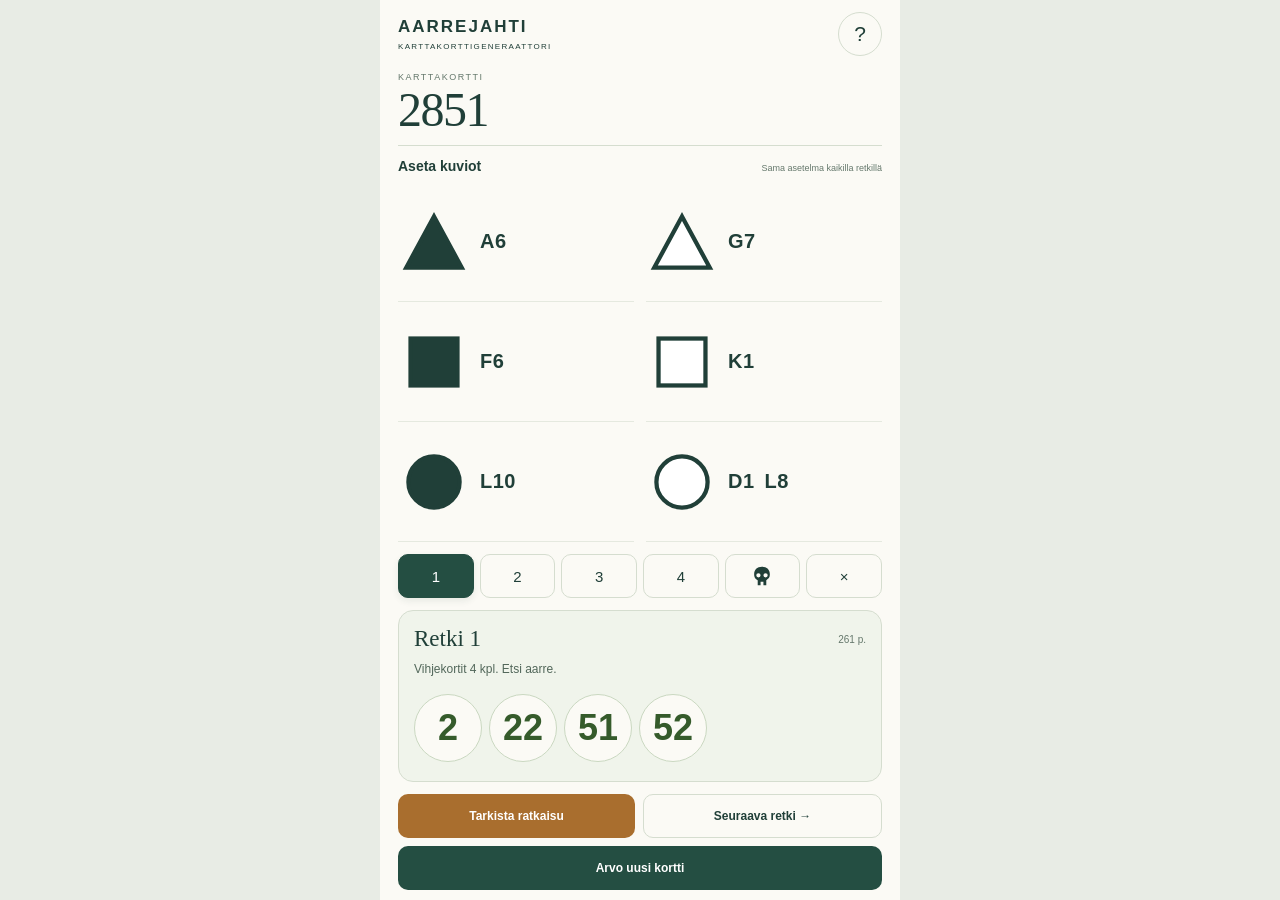
==== generator/index.html @ 34d09815 "Publish installable board-game generator with purple PWA icon" ====
<!doctype html>
<html lang="fi"><head><meta charset="utf-8"><meta name="viewport" content="width=device-width,initial-scale=1,viewport-fit=cover">
<meta name="theme-color" content="#634184"><meta name="apple-mobile-web-app-capable" content="yes"><meta name="apple-mobile-web-app-title" content="Karttakortit"><link rel="apple-touch-icon" href="icons/apple-touch-icon.png">
<title>Aarrejahti — karttakorttigeneraattori</title><link rel="manifest" href="manifest.webmanifest"><link rel="icon" href="icon.svg" type="image/svg+xml"><link rel="stylesheet" href="style.css"></head>
<body><main class="app">
 <header><div class="brand">AARREJAHTI<span>KARTTAKORTTIGENERAATTORI</span></div><button id="help" class="icon-button" aria-label="Avaa käyttöohje">?</button></header>
 <section class="identity" aria-label="Karttakortti"><div><p class="eyebrow">KARTTAKORTTI</p><h1 id="card-name">—</h1></div></section>
 <section class="setup" aria-labelledby="setup-title"><div class="section-title"><h2 id="setup-title">Aseta kuviot</h2><span>Sama asetelma kaikilla retkillä</span></div><div id="markers" class="marker-grid"></div></section>
 <nav id="trips" aria-label="Valitse retki"></nav>
 <section class="expedition" aria-labelledby="trip-title"><div class="trip-heading"><h2 id="trip-title">Valmistellaan korttia</h2><span id="trip-score"></span></div><p class="trip-instruction"><span id="trip-count"></span> <span id="trip-rule">Arvotaan kuusi uutta retkeä.</span></p><div id="clues" aria-label="Retken vihjekortit"></div></section>
 <footer><div id="status" role="status" aria-live="polite">Valmistellaan…</div><div class="actions"><button id="answer" class="answer-button" disabled>Tarkista ratkaisu</button><button id="next" class="secondary" disabled>Seuraava retki <span aria-hidden="true">→</span></button></div><div class="actions new-card"><button id="generate" class="primary">Arvo uusi kortti</button></div></footer>
</main>
<dialog id="help-dialog"><div class="dialog-heading"><h2>Näin käytät</h2><button data-close class="icon-button" aria-label="Sulje ohje">×</button></div><p>Tarvitset Aarrejahdin pelilaudan, kuviomerkit ja vihjekortit 1–68.</p><p>Aseta mustat ja valkoiset kuviot näytön koordinaatteihin. Ota valitun retken vihjekortit esiin. Kuvioasetelma pysyy samana kaikilla kuudella retkellä.</p><p>Retket 1–4 ovat vaikeusjärjestyksessä. Pääkallossa yksi vihje on väärä. Harhassa yksi kuviomerkki poistetaan mielessä.</p><p>Ratkaisu näytetään ratkaisukortin 314160 avainkoodina. Katso varsinainen vastaus painetulta ratkaisukortilta.</p><p>Jaa selaimesta → Lisää Koti-valikkoon, niin voit käyttää sovellusta omana sovelluksenaan.</p></dialog>
<dialog id="answer-dialog"><div class="dialog-heading"><h2 id="answer-title">Retken ratkaisu</h2><button data-close class="icon-button" aria-label="Sulje ratkaisu">×</button></div><div id="answer-content"></div></dialog>
<dialog id="replace-dialog"><h2>Arvotaanko uusi kortti?</h2><p>Nykyinen kuvioasetelma ja kaikki kuusi retkeä korvataan.</p><div class="actions"><button data-close class="secondary">Peruuta</button><button id="confirm-generate" class="primary">Arvo uusi</button></div></dialog>
<script src="app.js"></script></body></html>
---- generator/style.css ----
:root{font-family:Arial,system-ui,sans-serif;color:#203f38;background:#e8ece5;font-synthesis:none;--paper:#fbfaf5;--line:#d5ddcf}*{box-sizing:border-box}body{margin:0;height:100svh;height:100dvh;overflow:hidden}button{font:inherit;cursor:pointer;touch-action:manipulation;color:inherit;border:0;min-height:44px}button:disabled{opacity:.45;cursor:wait}button:focus-visible{outline:3px solid #bd7c24;outline-offset:2px}.app{height:100%;max-width:520px;margin:auto;padding:max(12px,env(safe-area-inset-top)) max(18px,env(safe-area-inset-right)) max(10px,env(safe-area-inset-bottom)) max(18px,env(safe-area-inset-left));display:flex;flex-direction:column;gap:12px;background:var(--paper)}header{display:flex;align-items:center;justify-content:space-between;flex-shrink:0}.brand{font-weight:800;letter-spacing:2px;font-size:17px}.brand span{display:block;font-size:8px;font-weight:500;letter-spacing:1.3px;margin-top:5px}.icon-button{height:44px;width:44px;border-radius:50%;background:transparent;border:1px solid var(--line);font-size:21px}.identity{display:flex;justify-content:space-between;align-items:center;padding:4px 0 8px;border-bottom:1px solid var(--line)}.eyebrow{margin:0;font-size:9px;letter-spacing:1.5px;color:#65786c}h1{font-family:Georgia,serif;font-weight:400;font-variant-numeric:tabular-nums;font-size:48px;letter-spacing:-1.5px;margin:0;line-height:1.15}.identity-note{font-size:10px;line-height:1.6;color:#65786c;text-align:right}.section-title{display:flex;align-items:baseline;justify-content:space-between;gap:5px}h2{font-size:14px;margin:0;font-weight:700}.section-title span{font-size:9px;color:#65786c}.marker-grid{display:grid;grid-template-columns:1fr 1fr;gap:4px 12px;margin-top:8px}.marker-cell{display:flex;gap:9px;align-items:center;border-bottom:1px solid #e5e9df;min-height:36px;padding:4px}.marker-cell svg{width:25px;height:25px;flex-shrink:0}.positions{font-size:16px;letter-spacing:.5px;font-weight:700;font-variant-numeric:tabular-nums;word-spacing:6px}nav{display:grid;grid-template-columns:repeat(6,1fr);gap:6px;flex-shrink:0}nav button{border:1px solid var(--line);border-radius:10px;background:transparent;font-size:15px;min-width:0}nav button[aria-current=true]{background:#244e42;color:white;border-color:#244e42;box-shadow:0 3px 7px #203f3817}nav svg{width:18px;height:20px;vertical-align:middle;fill:currentColor}.expedition{flex:1;min-height:154px;border:1px solid var(--line);border-radius:15px;background:#f0f4eb;padding:15px;display:flex;flex-direction:column}.trip-heading{display:flex;justify-content:space-between;align-items:center;gap:8px}.trip-heading h2{font-family:Georgia,serif;font-size:23px;font-weight:400}.trip-heading span{font-size:10px;color:#65786c}#trip-rule{font-size:11px;line-height:1.4;color:#52675a;margin:6px 0}#clues{flex:1;display:flex;align-items:center;justify-content:flex-start;gap:7px;min-height:52px}.clue-number{display:grid;place-items:center;background:var(--paper);border:1px solid #cad8c1;border-radius:50%;width:clamp(44px,14vw,68px);aspect-ratio:1;flex-shrink:1;font-size:clamp(24px,7vw,36px);font-weight:700;color:#355b2b;font-variant-numeric:tabular-nums}.trip-bottom{display:flex;justify-content:space-between;align-items:center;font-size:10px;color:#65786c;gap:5px}.text-button{background:transparent;padding:8px 0;font-size:11px;text-decoration:underline;text-underline-offset:4px}footer{flex-shrink:0}.actions{display:flex;gap:8px}.actions button{border-radius:10px;flex:1;padding:10px 8px;font-size:12px;font-weight:700}.primary{background:#244e42;color:white}.secondary{background:transparent;border:1px solid var(--line)}#status{font-size:10px;color:#65786c;min-height:15px;margin-bottom:5px}.footnote{text-align:center;font-size:9px;color:#7e8b7f;margin:8px 0 0}dialog{max-width:420px;width:calc(100% - 32px);max-height:85dvh;overflow:auto;border:1px solid var(--line);border-radius:18px;padding:22px;color:#203f38;background:var(--paper)}dialog::backdrop{background:#152b24b0}.dialog-heading{display:flex;justify-content:space-between;align-items:center;gap:10px}dialog h2{font-size:20px}dialog p{font-size:14px;line-height:1.55}.answer-label{font-size:11px;color:#65786c;margin:20px 0 3px}.answer-value{font-size:38px;font-family:Georgia,serif;margin:0}.loading .expedition,.loading .setup{opacity:.5}.loading #card-name{opacity:.4}.error{color:#9a392c!important}@media(max-height:730px){.app{gap:8px;padding-top:8px;padding-bottom:8px}h1{font-size:40px}.identity{padding-bottom:4px}.marker-grid{margin-top:4px}.marker-cell{min-height:31px}.expedition{padding:11px;min-height:145px}.footnote{margin-top:5px}.brand{font-size:15px}.icon-button{height:38px;width:38px;min-height:38px}}@media(max-height:610px){.app{gap:5px}.brand span{display:none}.identity{padding:0}h1{font-size:32px}.marker-cell{min-height:26px;padding:2px}.marker-cell svg{height:22px;width:22px}.positions{font-size:14px}.expedition{min-height:132px;padding:9px}nav button{min-height:36px}.trip-heading h2{font-size:20px}#trip-rule{margin:4px 0}#clues{min-height:42px}.actions button{min-height:38px;padding:8px}.footnote{display:none}}@media(orientation:landscape) and (max-height:540px){.app{max-width:950px;display:grid;grid-template-columns:1fr 1.25fr;grid-template-rows:40px 60px 1fr 48px;gap:8px 20px}header{grid-column:1;grid-row:1}.identity{grid-column:1;grid-row:2}.setup{grid-column:1;grid-row:3}nav{grid-column:2;grid-row:1}.expedition{grid-column:2;grid-row:2/4}footer{grid-column:1/3;grid-row:4;display:flex;align-items:center;justify-content:space-between;gap:20px}#status{max-width:40%;margin:0}.actions{flex:1}.footnote{display:none}.section-title span{display:none}.marker-cell{min-height:30px}}

/* Larger physical setup, compact single-expedition panel. */
.setup{flex:1;min-height:180px;display:flex;flex-direction:column}.marker-grid{flex:1;grid-template-rows:repeat(3,minmax(0,1fr));gap:0 12px}.marker-cell{min-height:0;gap:14px}.marker-cell svg{width:64px;height:64px}.positions{font-size:20px;word-spacing:4px}
.expedition{flex:0 0 auto;min-height:0;padding:15px}.trip-instruction{font-size:12px;line-height:1.5;margin:8px 0 12px;color:#52675a}#trip-rule{font:inherit;color:inherit;margin:0}#clues{flex:0 0 auto;min-height:68px;padding:4px 0}
footer{position:relative}.answer-button{background:#a96e2e;color:#fff}.answer-button:hover{background:#925d24}.new-card{margin-top:8px}#status{display:none;position:absolute;bottom:100%;left:0;background:var(--paper);padding:3px 0;margin-bottom:0;z-index:1}body.loading #status,#status.error{display:block}
@media(max-height:730px){.setup{min-height:140px}.marker-cell svg{width:48px;height:48px}.positions{font-size:18px}.expedition{padding:11px}.trip-instruction{margin:5px 0 7px;font-size:11px}#clues{min-height:54px}}
@media(max-height:610px){.app{gap:4px}header .icon-button{width:32px;height:32px;min-height:32px}.setup{min-height:110px}.marker-cell{gap:10px}.marker-cell svg{width:36px;height:36px}.positions{font-size:16px}.expedition{padding:9px}.trip-instruction{margin:4px 0 6px;font-size:10.5px}#clues{min-height:46px;padding:0}.actions button{min-height:38px}.new-card{margin-top:6px}}
@media(orientation:landscape) and (max-height:540px){.app{grid-template-rows:40px 50px 1fr 88px}.setup{min-height:0}.marker-grid{min-height:0}.marker-cell svg{width:42px;height:42px}.positions{font-size:18px}.expedition{display:flex;justify-content:flex-start;padding:14px;min-height:0}#clues{flex:1}.trip-instruction{font-size:12px}footer{display:block}.actions{max-width:none}.new-card{margin-top:6px}#status{max-width:none}}

.answer-marker{display:flex;align-items:center;gap:14px}.answer-marker span{display:inline-flex}.answer-marker svg{width:44px;height:44px;flex-shrink:0}
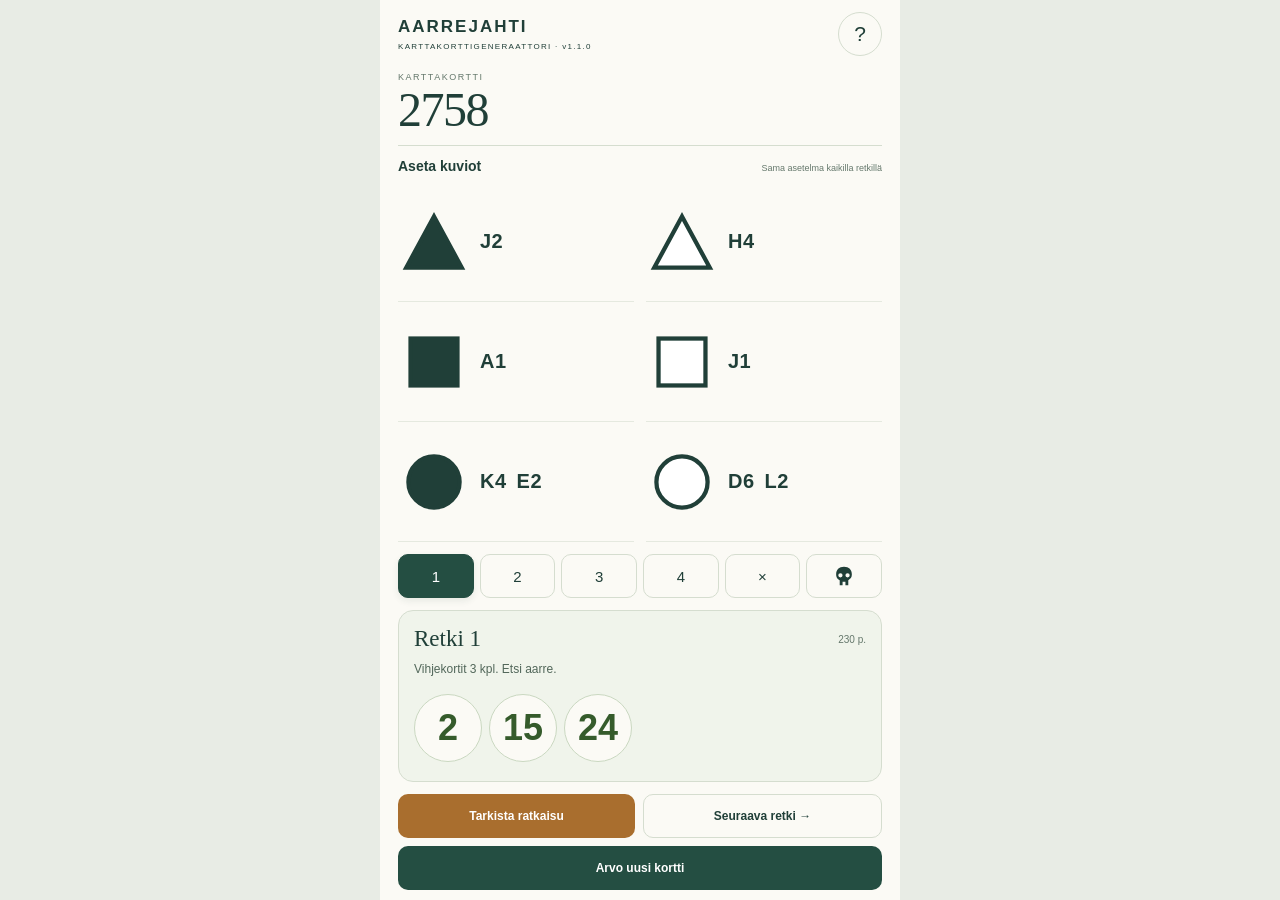
==== commit 75cd0b03: "Release generator 1.1.0: place skull expedition last" ====
--- a/generator/index.html
+++ b/generator/index.html
@@ -1,16 +1,16 @@
 <!doctype html>
-<html lang="fi"><head><meta charset="utf-8"><meta name="viewport" content="width=device-width,initial-scale=1,viewport-fit=cover">
+<html lang="fi" data-version="1.1.0"><head><meta charset="utf-8"><meta name="viewport" content="width=device-width,initial-scale=1,viewport-fit=cover">
 <meta name="theme-color" content="#634184"><meta name="apple-mobile-web-app-capable" content="yes"><meta name="apple-mobile-web-app-title" content="Karttakortit"><link rel="apple-touch-icon" href="icons/apple-touch-icon.png">
 <title>Aarrejahti — karttakorttigeneraattori</title><link rel="manifest" href="manifest.webmanifest"><link rel="icon" href="icon.svg" type="image/svg+xml"><link rel="stylesheet" href="style.css"></head>
 <body><main class="app">
- <header><div class="brand">AARREJAHTI<span>KARTTAKORTTIGENERAATTORI</span></div><button id="help" class="icon-button" aria-label="Avaa käyttöohje">?</button></header>
+ <header><div class="brand">AARREJAHTI<span>KARTTAKORTTIGENERAATTORI · v1.1.0</span></div><button id="help" class="icon-button" aria-label="Avaa käyttöohje">?</button></header>
  <section class="identity" aria-label="Karttakortti"><div><p class="eyebrow">KARTTAKORTTI</p><h1 id="card-name">—</h1></div></section>
  <section class="setup" aria-labelledby="setup-title"><div class="section-title"><h2 id="setup-title">Aseta kuviot</h2><span>Sama asetelma kaikilla retkillä</span></div><div id="markers" class="marker-grid"></div></section>
  <nav id="trips" aria-label="Valitse retki"></nav>
  <section class="expedition" aria-labelledby="trip-title"><div class="trip-heading"><h2 id="trip-title">Valmistellaan korttia</h2><span id="trip-score"></span></div><p class="trip-instruction"><span id="trip-count"></span> <span id="trip-rule">Arvotaan kuusi uutta retkeä.</span></p><div id="clues" aria-label="Retken vihjekortit"></div></section>
  <footer><div id="status" role="status" aria-live="polite">Valmistellaan…</div><div class="actions"><button id="answer" class="answer-button" disabled>Tarkista ratkaisu</button><button id="next" class="secondary" disabled>Seuraava retki <span aria-hidden="true">→</span></button></div><div class="actions new-card"><button id="generate" class="primary">Arvo uusi kortti</button></div></footer>
 </main>
-<dialog id="help-dialog"><div class="dialog-heading"><h2>Näin käytät</h2><button data-close class="icon-button" aria-label="Sulje ohje">×</button></div><p>Tarvitset Aarrejahdin pelilaudan, kuviomerkit ja vihjekortit 1–68.</p><p>Aseta mustat ja valkoiset kuviot näytön koordinaatteihin. Ota valitun retken vihjekortit esiin. Kuvioasetelma pysyy samana kaikilla kuudella retkellä.</p><p>Retket 1–4 ovat vaikeusjärjestyksessä. Pääkallossa yksi vihje on väärä. Harhassa yksi kuviomerkki poistetaan mielessä.</p><p>Ratkaisu näytetään ratkaisukortin 314160 avainkoodina. Katso varsinainen vastaus painetulta ratkaisukortilta.</p><p>Jaa selaimesta → Lisää Koti-valikkoon, niin voit käyttää sovellusta omana sovelluksenaan.</p></dialog>
+<dialog id="help-dialog"><div class="dialog-heading"><h2>Näin käytät · v1.1.0</h2><button data-close class="icon-button" aria-label="Sulje ohje">×</button></div><p>Tarvitset Aarrejahdin pelilaudan, kuviomerkit ja vihjekortit 1–68.</p><p>Aseta mustat ja valkoiset kuviot näytön koordinaatteihin. Ota valitun retken vihjekortit esiin. Kuvioasetelma pysyy samana kaikilla kuudella retkellä.</p><p>Retket 1–4 ovat vaikeusjärjestyksessä. Viides retki on harha: yksi kuviomerkki poistetaan mielessä. Viimeinen retki on pääkallo: yksi vihje on väärä.</p><p>Ratkaisu näytetään ratkaisukortin 314160 avainkoodina. Katso varsinainen vastaus painetulta ratkaisukortilta.</p><p>Jaa selaimesta → Lisää Koti-valikkoon, niin voit käyttää sovellusta omana sovelluksenaan.</p></dialog>
 <dialog id="answer-dialog"><div class="dialog-heading"><h2 id="answer-title">Retken ratkaisu</h2><button data-close class="icon-button" aria-label="Sulje ratkaisu">×</button></div><div id="answer-content"></div></dialog>
 <dialog id="replace-dialog"><h2>Arvotaanko uusi kortti?</h2><p>Nykyinen kuvioasetelma ja kaikki kuusi retkeä korvataan.</p><div class="actions"><button data-close class="secondary">Peruuta</button><button id="confirm-generate" class="primary">Arvo uusi</button></div></dialog>
 <script src="app.js"></script></body></html>
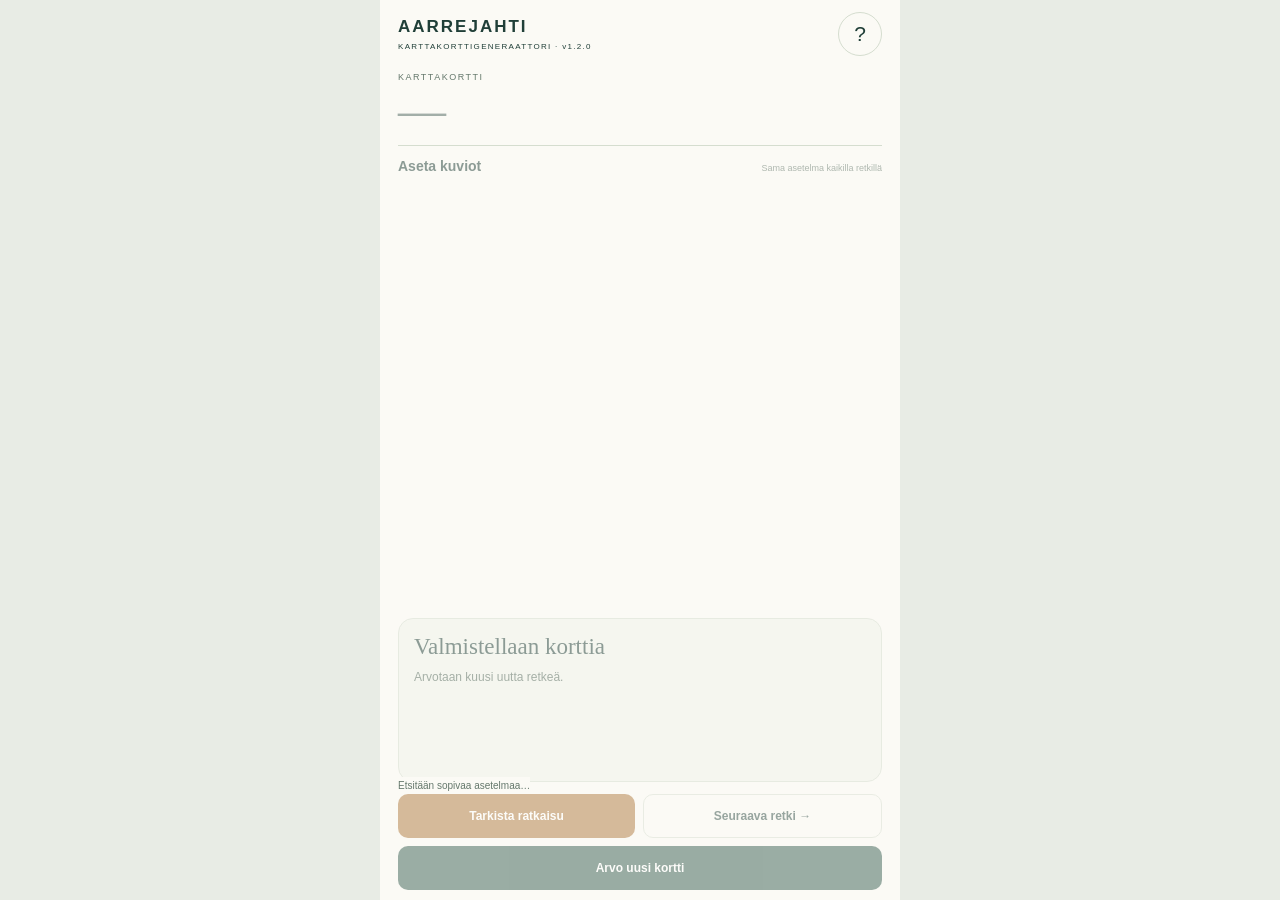
==== commit e090c67f: "Release generator 1.2.0 with per-card and consecutive clue limits" ====
--- a/generator/index.html
+++ b/generator/index.html
@@ -1,16 +1,16 @@
 <!doctype html>
-<html lang="fi" data-version="1.1.0"><head><meta charset="utf-8"><meta name="viewport" content="width=device-width,initial-scale=1,viewport-fit=cover">
+<html lang="fi" data-version="1.2.0"><head><meta charset="utf-8"><meta name="viewport" content="width=device-width,initial-scale=1,viewport-fit=cover">
 <meta name="theme-color" content="#634184"><meta name="apple-mobile-web-app-capable" content="yes"><meta name="apple-mobile-web-app-title" content="Karttakortit"><link rel="apple-touch-icon" href="icons/apple-touch-icon.png">
 <title>Aarrejahti — karttakorttigeneraattori</title><link rel="manifest" href="manifest.webmanifest"><link rel="icon" href="icon.svg" type="image/svg+xml"><link rel="stylesheet" href="style.css"></head>
 <body><main class="app">
- <header><div class="brand">AARREJAHTI<span>KARTTAKORTTIGENERAATTORI · v1.1.0</span></div><button id="help" class="icon-button" aria-label="Avaa käyttöohje">?</button></header>
+ <header><div class="brand">AARREJAHTI<span>KARTTAKORTTIGENERAATTORI · v1.2.0</span></div><button id="help" class="icon-button" aria-label="Avaa käyttöohje">?</button></header>
  <section class="identity" aria-label="Karttakortti"><div><p class="eyebrow">KARTTAKORTTI</p><h1 id="card-name">—</h1></div></section>
  <section class="setup" aria-labelledby="setup-title"><div class="section-title"><h2 id="setup-title">Aseta kuviot</h2><span>Sama asetelma kaikilla retkillä</span></div><div id="markers" class="marker-grid"></div></section>
  <nav id="trips" aria-label="Valitse retki"></nav>
  <section class="expedition" aria-labelledby="trip-title"><div class="trip-heading"><h2 id="trip-title">Valmistellaan korttia</h2><span id="trip-score"></span></div><p class="trip-instruction"><span id="trip-count"></span> <span id="trip-rule">Arvotaan kuusi uutta retkeä.</span></p><div id="clues" aria-label="Retken vihjekortit"></div></section>
  <footer><div id="status" role="status" aria-live="polite">Valmistellaan…</div><div class="actions"><button id="answer" class="answer-button" disabled>Tarkista ratkaisu</button><button id="next" class="secondary" disabled>Seuraava retki <span aria-hidden="true">→</span></button></div><div class="actions new-card"><button id="generate" class="primary">Arvo uusi kortti</button></div></footer>
 </main>
-<dialog id="help-dialog"><div class="dialog-heading"><h2>Näin käytät · v1.1.0</h2><button data-close class="icon-button" aria-label="Sulje ohje">×</button></div><p>Tarvitset Aarrejahdin pelilaudan, kuviomerkit ja vihjekortit 1–68.</p><p>Aseta mustat ja valkoiset kuviot näytön koordinaatteihin. Ota valitun retken vihjekortit esiin. Kuvioasetelma pysyy samana kaikilla kuudella retkellä.</p><p>Retket 1–4 ovat vaikeusjärjestyksessä. Viides retki on harha: yksi kuviomerkki poistetaan mielessä. Viimeinen retki on pääkallo: yksi vihje on väärä.</p><p>Ratkaisu näytetään ratkaisukortin 314160 avainkoodina. Katso varsinainen vastaus painetulta ratkaisukortilta.</p><p>Jaa selaimesta → Lisää Koti-valikkoon, niin voit käyttää sovellusta omana sovelluksenaan.</p></dialog>
+<dialog id="help-dialog"><div class="dialog-heading"><h2>Näin käytät · v1.2.0</h2><button data-close class="icon-button" aria-label="Sulje ohje">×</button></div><p>Tarvitset Aarrejahdin pelilaudan, kuviomerkit ja vihjekortit 1–68.</p><p>Aseta mustat ja valkoiset kuviot näytön koordinaatteihin. Ota valitun retken vihjekortit esiin. Kuvioasetelma pysyy samana kaikilla kuudella retkellä.</p><p>Retket 1–4 ovat vaikeusjärjestyksessä. Viides retki on harha: yksi kuviomerkki poistetaan mielessä. Viimeinen retki on pääkallo: yksi vihje on väärä.</p><p>Sama vihje esiintyy kortilla enintään kahdesti. Peräkkäisillä retkillä ei ole yhteisiä vihjeitä.</p><p>Ratkaisu näytetään ratkaisukortin 314160 avainkoodina. Katso varsinainen vastaus painetulta ratkaisukortilta.</p><p>Jaa selaimesta → Lisää Koti-valikkoon, niin voit käyttää sovellusta omana sovelluksenaan.</p></dialog>
 <dialog id="answer-dialog"><div class="dialog-heading"><h2 id="answer-title">Retken ratkaisu</h2><button data-close class="icon-button" aria-label="Sulje ratkaisu">×</button></div><div id="answer-content"></div></dialog>
 <dialog id="replace-dialog"><h2>Arvotaanko uusi kortti?</h2><p>Nykyinen kuvioasetelma ja kaikki kuusi retkeä korvataan.</p><div class="actions"><button data-close class="secondary">Peruuta</button><button id="confirm-generate" class="primary">Arvo uusi</button></div></dialog>
 <script src="app.js"></script></body></html>
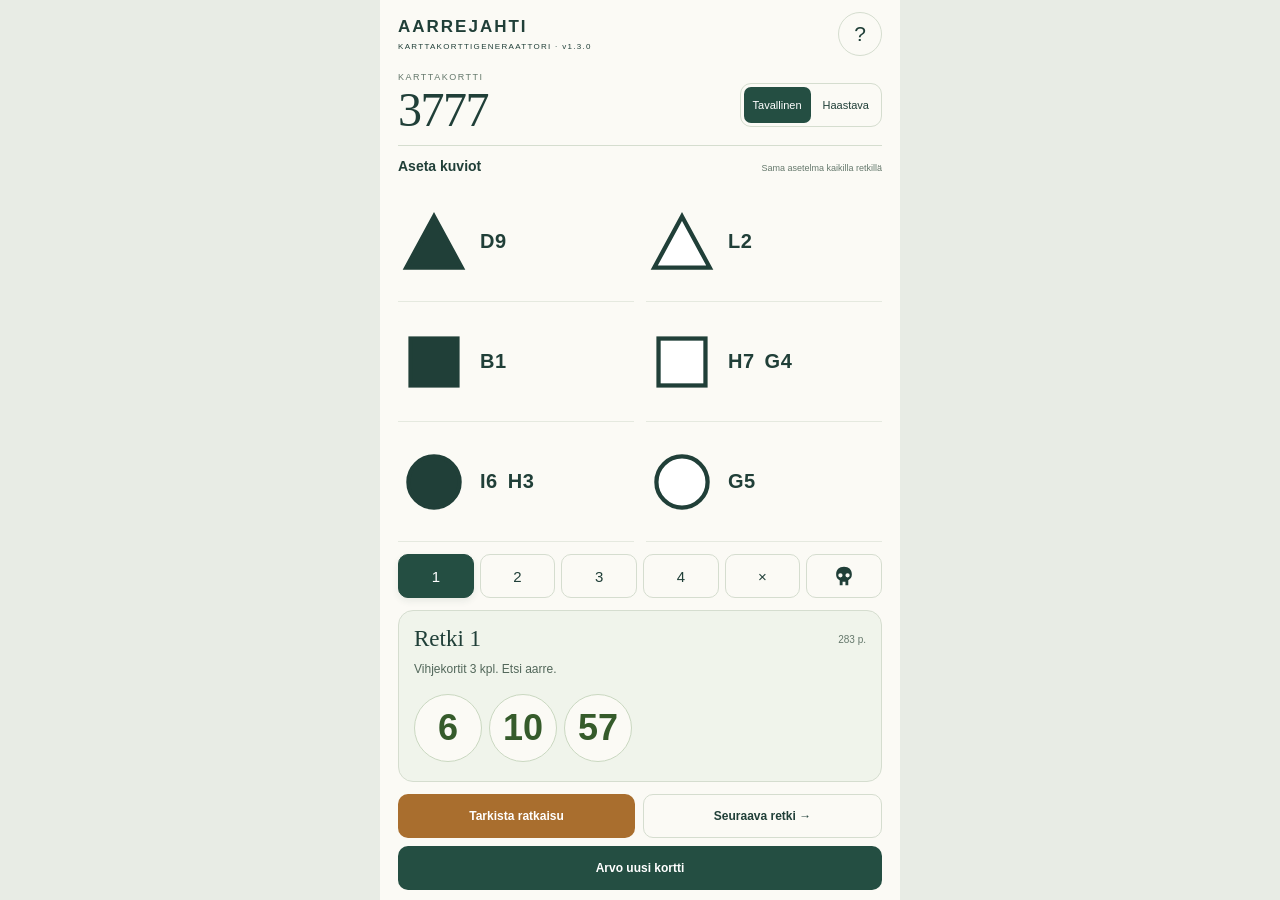
==== commit 46701999: "Add normal and challenging generator levels (v1.3.0)" ====
--- a/generator/index.html
+++ b/generator/index.html
@@ -1,16 +1,16 @@
 <!doctype html>
-<html lang="fi" data-version="1.2.0"><head><meta charset="utf-8"><meta name="viewport" content="width=device-width,initial-scale=1,viewport-fit=cover">
+<html lang="fi" data-version="1.3.0"><head><meta charset="utf-8"><meta name="viewport" content="width=device-width,initial-scale=1,viewport-fit=cover">
 <meta name="theme-color" content="#634184"><meta name="apple-mobile-web-app-capable" content="yes"><meta name="apple-mobile-web-app-title" content="Karttakortit"><link rel="apple-touch-icon" href="icons/apple-touch-icon.png">
 <title>Aarrejahti — karttakorttigeneraattori</title><link rel="manifest" href="manifest.webmanifest"><link rel="icon" href="icon.svg" type="image/svg+xml"><link rel="stylesheet" href="style.css"></head>
 <body><main class="app">
- <header><div class="brand">AARREJAHTI<span>KARTTAKORTTIGENERAATTORI · v1.2.0</span></div><button id="help" class="icon-button" aria-label="Avaa käyttöohje">?</button></header>
- <section class="identity" aria-label="Karttakortti"><div><p class="eyebrow">KARTTAKORTTI</p><h1 id="card-name">—</h1></div></section>
+ <header><div class="brand">AARREJAHTI<span>KARTTAKORTTIGENERAATTORI · v1.3.0</span></div><button id="help" class="icon-button" aria-label="Avaa käyttöohje">?</button></header>
+ <section class="identity" aria-label="Karttakortti"><div><p class="eyebrow">KARTTAKORTTI</p><h1 id="card-name">—</h1></div><div class="level-switch" role="group" aria-label="Vaikeustaso"><button id="level-normal" aria-pressed="true">Tavallinen</button><button id="level-challenging" aria-pressed="false">Haastava</button></div></section>
  <section class="setup" aria-labelledby="setup-title"><div class="section-title"><h2 id="setup-title">Aseta kuviot</h2><span>Sama asetelma kaikilla retkillä</span></div><div id="markers" class="marker-grid"></div></section>
  <nav id="trips" aria-label="Valitse retki"></nav>
  <section class="expedition" aria-labelledby="trip-title"><div class="trip-heading"><h2 id="trip-title">Valmistellaan korttia</h2><span id="trip-score"></span></div><p class="trip-instruction"><span id="trip-count"></span> <span id="trip-rule">Arvotaan kuusi uutta retkeä.</span></p><div id="clues" aria-label="Retken vihjekortit"></div></section>
  <footer><div id="status" role="status" aria-live="polite">Valmistellaan…</div><div class="actions"><button id="answer" class="answer-button" disabled>Tarkista ratkaisu</button><button id="next" class="secondary" disabled>Seuraava retki <span aria-hidden="true">→</span></button></div><div class="actions new-card"><button id="generate" class="primary">Arvo uusi kortti</button></div></footer>
 </main>
-<dialog id="help-dialog"><div class="dialog-heading"><h2>Näin käytät · v1.2.0</h2><button data-close class="icon-button" aria-label="Sulje ohje">×</button></div><p>Tarvitset Aarrejahdin pelilaudan, kuviomerkit ja vihjekortit 1–68.</p><p>Aseta mustat ja valkoiset kuviot näytön koordinaatteihin. Ota valitun retken vihjekortit esiin. Kuvioasetelma pysyy samana kaikilla kuudella retkellä.</p><p>Retket 1–4 ovat vaikeusjärjestyksessä. Viides retki on harha: yksi kuviomerkki poistetaan mielessä. Viimeinen retki on pääkallo: yksi vihje on väärä.</p><p>Sama vihje esiintyy kortilla enintään kahdesti. Peräkkäisillä retkillä ei ole yhteisiä vihjeitä.</p><p>Ratkaisu näytetään ratkaisukortin 314160 avainkoodina. Katso varsinainen vastaus painetulta ratkaisukortilta.</p><p>Jaa selaimesta → Lisää Koti-valikkoon, niin voit käyttää sovellusta omana sovelluksenaan.</p></dialog>
+<dialog id="help-dialog"><div class="dialog-heading"><h2>Näin käytät · v1.3.0</h2><button data-close class="icon-button" aria-label="Sulje ohje">×</button></div><p>Tarvitset Aarrejahdin pelilaudan, kuviomerkit ja vihjekortit 1–68.</p><p>Aseta mustat ja valkoiset kuviot näytön koordinaatteihin. Ota valitun retken vihjekortit esiin. Kuvioasetelma pysyy samana kaikilla kuudella retkellä.</p><p>Retket 1–4 ovat vaikeusjärjestyksessä. Viides retki on harha: yksi kuviomerkki poistetaan mielessä. Viimeinen retki on pääkallo: yksi vihje on väärä.</p><p>Valitse Tavallinen tai Haastava ja arvo uusi kortti.</p><p>Sama vihje esiintyy kortilla enintään kahdesti. Peräkkäisillä retkillä ei ole yhteisiä vihjeitä.</p><p>Ratkaisu näytetään ratkaisukortin 314160 avainkoodina. Katso varsinainen vastaus painetulta ratkaisukortilta.</p><p>Jaa selaimesta → Lisää Koti-valikkoon, niin voit käyttää sovellusta omana sovelluksenaan.</p></dialog>
 <dialog id="answer-dialog"><div class="dialog-heading"><h2 id="answer-title">Retken ratkaisu</h2><button data-close class="icon-button" aria-label="Sulje ratkaisu">×</button></div><div id="answer-content"></div></dialog>
-<dialog id="replace-dialog"><h2>Arvotaanko uusi kortti?</h2><p>Nykyinen kuvioasetelma ja kaikki kuusi retkeä korvataan.</p><div class="actions"><button data-close class="secondary">Peruuta</button><button id="confirm-generate" class="primary">Arvo uusi</button></div></dialog>
-<script src="app.js"></script></body></html>
+<dialog id="replace-dialog"><h2>Arvotaanko uusi kortti?</h2><p id="replace-text">Nykyinen kuvioasetelma ja kaikki kuusi retkeä korvataan.</p><div class="actions"><button data-close class="secondary">Peruuta</button><button id="confirm-generate" class="primary">Arvo uusi</button></div></dialog>
+<script src="levels.js"></script><script src="app.js"></script></body></html>
--- a/generator/style.css
+++ b/generator/style.css
@@ -9,3 +9,5 @@
 @media(orientation:landscape) and (max-height:540px){.app{grid-template-rows:40px 50px 1fr 88px}.setup{min-height:0}.marker-grid{min-height:0}.marker-cell svg{width:42px;height:42px}.positions{font-size:18px}.expedition{display:flex;justify-content:flex-start;padding:14px;min-height:0}#clues{flex:1}.trip-instruction{font-size:12px}footer{display:block}.actions{max-width:none}.new-card{margin-top:6px}#status{max-width:none}}
 
 .answer-marker{display:flex;align-items:center;gap:14px}.answer-marker span{display:inline-flex}.answer-marker svg{width:44px;height:44px;flex-shrink:0}
+
+.identity{gap:10px}.level-switch{display:flex;gap:3px;padding:3px;border:1px solid var(--line);border-radius:11px;flex-shrink:0}.level-switch button{min-height:36px;padding:7px 9px;border-radius:7px;background:transparent;font-size:11px}.level-switch button[aria-pressed="true"]{background:#244e42;color:#fff}@media(max-height:610px){.level-switch{padding:2px}.level-switch button{min-height:30px;padding:5px 7px;font-size:10px}}
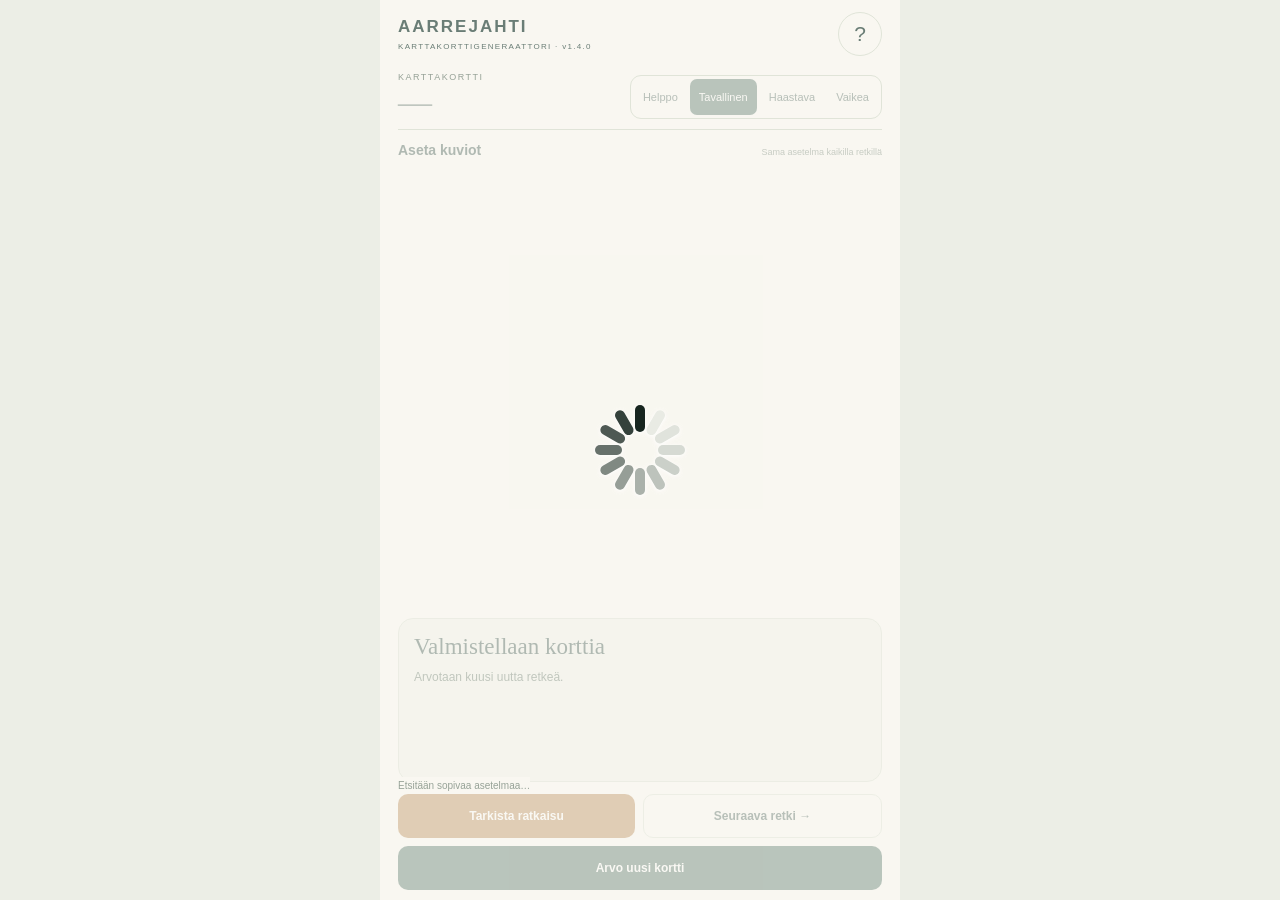
==== commit 37bb1e6b: "Update board-game generator to four difficulty levels Fit the level controls in one row on iPhone, s" ====
--- a/generator/index.html
+++ b/generator/index.html
@@ -1,16 +1,17 @@
-<!doctype html>
-<html lang="fi" data-version="1.3.0"><head><meta charset="utf-8"><meta name="viewport" content="width=device-width,initial-scale=1,viewport-fit=cover">
-<meta name="theme-color" content="#634184"><meta name="apple-mobile-web-app-capable" content="yes"><meta name="apple-mobile-web-app-title" content="Karttakortit"><link rel="apple-touch-icon" href="icons/apple-touch-icon.png">
-<title>Aarrejahti — karttakorttigeneraattori</title><link rel="manifest" href="manifest.webmanifest"><link rel="icon" href="icon.svg" type="image/svg+xml"><link rel="stylesheet" href="style.css"></head>
-<body><main class="app">
- <header><div class="brand">AARREJAHTI<span>KARTTAKORTTIGENERAATTORI · v1.3.0</span></div><button id="help" class="icon-button" aria-label="Avaa käyttöohje">?</button></header>
- <section class="identity" aria-label="Karttakortti"><div><p class="eyebrow">KARTTAKORTTI</p><h1 id="card-name">—</h1></div><div class="level-switch" role="group" aria-label="Vaikeustaso"><button id="level-normal" aria-pressed="true">Tavallinen</button><button id="level-challenging" aria-pressed="false">Haastava</button></div></section>
- <section class="setup" aria-labelledby="setup-title"><div class="section-title"><h2 id="setup-title">Aseta kuviot</h2><span>Sama asetelma kaikilla retkillä</span></div><div id="markers" class="marker-grid"></div></section>
- <nav id="trips" aria-label="Valitse retki"></nav>
- <section class="expedition" aria-labelledby="trip-title"><div class="trip-heading"><h2 id="trip-title">Valmistellaan korttia</h2><span id="trip-score"></span></div><p class="trip-instruction"><span id="trip-count"></span> <span id="trip-rule">Arvotaan kuusi uutta retkeä.</span></p><div id="clues" aria-label="Retken vihjekortit"></div></section>
- <footer><div id="status" role="status" aria-live="polite">Valmistellaan…</div><div class="actions"><button id="answer" class="answer-button" disabled>Tarkista ratkaisu</button><button id="next" class="secondary" disabled>Seuraava retki <span aria-hidden="true">→</span></button></div><div class="actions new-card"><button id="generate" class="primary">Arvo uusi kortti</button></div></footer>
-</main>
-<dialog id="help-dialog"><div class="dialog-heading"><h2>Näin käytät · v1.3.0</h2><button data-close class="icon-button" aria-label="Sulje ohje">×</button></div><p>Tarvitset Aarrejahdin pelilaudan, kuviomerkit ja vihjekortit 1–68.</p><p>Aseta mustat ja valkoiset kuviot näytön koordinaatteihin. Ota valitun retken vihjekortit esiin. Kuvioasetelma pysyy samana kaikilla kuudella retkellä.</p><p>Retket 1–4 ovat vaikeusjärjestyksessä. Viides retki on harha: yksi kuviomerkki poistetaan mielessä. Viimeinen retki on pääkallo: yksi vihje on väärä.</p><p>Valitse Tavallinen tai Haastava ja arvo uusi kortti.</p><p>Sama vihje esiintyy kortilla enintään kahdesti. Peräkkäisillä retkillä ei ole yhteisiä vihjeitä.</p><p>Ratkaisu näytetään ratkaisukortin 314160 avainkoodina. Katso varsinainen vastaus painetulta ratkaisukortilta.</p><p>Jaa selaimesta → Lisää Koti-valikkoon, niin voit käyttää sovellusta omana sovelluksenaan.</p></dialog>
-<dialog id="answer-dialog"><div class="dialog-heading"><h2 id="answer-title">Retken ratkaisu</h2><button data-close class="icon-button" aria-label="Sulje ratkaisu">×</button></div><div id="answer-content"></div></dialog>
-<dialog id="replace-dialog"><h2>Arvotaanko uusi kortti?</h2><p id="replace-text">Nykyinen kuvioasetelma ja kaikki kuusi retkeä korvataan.</p><div class="actions"><button data-close class="secondary">Peruuta</button><button id="confirm-generate" class="primary">Arvo uusi</button></div></dialog>
-<script src="levels.js"></script><script src="app.js"></script></body></html>
+<!doctype html>
+<html lang="fi" data-version="1.4.0"><head><meta charset="utf-8"><meta name="viewport" content="width=device-width,initial-scale=1,viewport-fit=cover">
+<meta name="theme-color" content="#634184"><meta name="apple-mobile-web-app-capable" content="yes"><meta name="apple-mobile-web-app-title" content="Karttakortit"><link rel="apple-touch-icon" href="icons/apple-touch-icon.png">
+<title>Aarrejahti — karttakorttigeneraattori</title><link rel="manifest" href="manifest.webmanifest"><link rel="icon" href="icon.svg" type="image/svg+xml"><link rel="stylesheet" href="style.css"></head>
+<body><main class="app">
+ <header><div class="brand">AARREJAHTI<span>KARTTAKORTTIGENERAATTORI · v1.4.0</span></div><button id="help" class="icon-button" aria-label="Avaa käyttöohje">?</button></header>
+ <section class="identity" aria-label="Karttakortti"><div><p class="eyebrow">KARTTAKORTTI</p><h1 id="card-name">—</h1></div><div class="level-switch" role="group" aria-label="Vaikeustaso"></div></section>
+ <section class="setup" aria-labelledby="setup-title"><div class="section-title"><h2 id="setup-title">Aseta kuviot</h2><span>Sama asetelma kaikilla retkillä</span></div><div id="markers" class="marker-grid"></div></section>
+ <nav id="trips" aria-label="Valitse retki"></nav>
+ <section class="expedition" aria-labelledby="trip-title"><div class="trip-heading"><h2 id="trip-title">Valmistellaan korttia</h2><span id="trip-score"></span></div><p class="trip-instruction"><span id="trip-count"></span> <span id="trip-rule">Arvotaan kuusi uutta retkeä.</span></p><div id="clues" role="group" aria-label="Retken vihjekortit"><div id="clue-bubble" hidden></div></div></section>
+ <footer><div id="status" role="status" aria-live="polite">Valmistellaan…</div><div class="actions"><button id="answer" class="answer-button" disabled>Tarkista ratkaisu</button><button id="next" class="secondary" disabled>Seuraava retki <span aria-hidden="true">→</span></button></div><div class="actions new-card"><button id="generate" class="primary">Arvo uusi kortti</button></div></footer>
+</main>
+<div id="generating" aria-hidden="true"><div class="generation-spinner" aria-hidden="true"><span style="--i:0;background-color:#17251f"></span><span style="--i:1;background-color:#e9ebe4"></span><span style="--i:2;background-color:#e0e3dc"></span><span style="--i:3;background-color:#d6dad3"></span><span style="--i:4;background-color:#cbd0c9"></span><span style="--i:5;background-color:#bdc3bc"></span><span style="--i:6;background-color:#aab1aa"></span><span style="--i:7;background-color:#969e97"></span><span style="--i:8;background-color:#808982"></span><span style="--i:9;background-color:#67716b"></span><span style="--i:10;background-color:#4e5953"></span><span style="--i:11;background-color:#34413b"></span></div></div>
+<dialog id="help-dialog"><div class="dialog-heading"><h2>Näin käytät · v1.4.0</h2><button data-close class="icon-button" aria-label="Sulje ohje">×</button></div><p>Tarvitset Aarrejahdin pelilaudan, kuviomerkit ja vihjekortit 1–68.</p><p>Aseta mustat ja valkoiset kuviot näytön koordinaatteihin. Ota valitun retken vihjekortit esiin. Kuvioasetelma pysyy samana kaikilla kuudella retkellä.</p><p>Retket 1–4 ovat vaikeusjärjestyksessä. Viides retki on harha: yksi kuviomerkki poistetaan mielessä. Viimeinen retki on pääkallo: yksi vihje on väärä.</p><p>Kosketa vihjenumeroa nähdäksesi vihjeen tekstin.</p><p>Valitse Helppo, Tavallinen, Haastava tai Vaikea ja arvo uusi kortti.</p><p>Sama vihje esiintyy kortilla enintään kahdesti. Peräkkäisillä retkillä ei ole yhteisiä vihjeitä.</p><p>Ratkaisu näytetään ratkaisukortin 314160 avainkoodina. Katso varsinainen vastaus painetulta ratkaisukortilta.</p><p>Jaa selaimesta → Lisää Koti-valikkoon, niin voit käyttää sovellusta omana sovelluksenaan.</p></dialog>
+<dialog id="answer-dialog"><div class="dialog-heading"><h2 id="answer-title">Retken ratkaisu</h2><button data-close class="icon-button" aria-label="Sulje ratkaisu">×</button></div><div id="answer-content"></div></dialog>
+<dialog id="replace-dialog"><h2>Arvotaanko uusi kortti?</h2><p id="replace-text">Nykyinen kuvioasetelma ja kaikki kuusi retkeä korvataan.</p><div class="actions"><button data-close class="secondary">Peruuta</button><button id="confirm-generate" class="primary">Arvo uusi</button></div></dialog>
+<script src="data.js"></script><script src="rules.js"></script><script src="levels.js"></script><script src="generator.js"></script><script src="difficulty.js"></script><script src="app.js"></script></body></html>
--- a/generator/style.css
+++ b/generator/style.css
@@ -1,13 +1,38 @@
-:root{font-family:Arial,system-ui,sans-serif;color:#203f38;background:#e8ece5;font-synthesis:none;--paper:#fbfaf5;--line:#d5ddcf}*{box-sizing:border-box}body{margin:0;height:100svh;height:100dvh;overflow:hidden}button{font:inherit;cursor:pointer;touch-action:manipulation;color:inherit;border:0;min-height:44px}button:disabled{opacity:.45;cursor:wait}button:focus-visible{outline:3px solid #bd7c24;outline-offset:2px}.app{height:100%;max-width:520px;margin:auto;padding:max(12px,env(safe-area-inset-top)) max(18px,env(safe-area-inset-right)) max(10px,env(safe-area-inset-bottom)) max(18px,env(safe-area-inset-left));display:flex;flex-direction:column;gap:12px;background:var(--paper)}header{display:flex;align-items:center;justify-content:space-between;flex-shrink:0}.brand{font-weight:800;letter-spacing:2px;font-size:17px}.brand span{display:block;font-size:8px;font-weight:500;letter-spacing:1.3px;margin-top:5px}.icon-button{height:44px;width:44px;border-radius:50%;background:transparent;border:1px solid var(--line);font-size:21px}.identity{display:flex;justify-content:space-between;align-items:center;padding:4px 0 8px;border-bottom:1px solid var(--line)}.eyebrow{margin:0;font-size:9px;letter-spacing:1.5px;color:#65786c}h1{font-family:Georgia,serif;font-weight:400;font-variant-numeric:tabular-nums;font-size:48px;letter-spacing:-1.5px;margin:0;line-height:1.15}.identity-note{font-size:10px;line-height:1.6;color:#65786c;text-align:right}.section-title{display:flex;align-items:baseline;justify-content:space-between;gap:5px}h2{font-size:14px;margin:0;font-weight:700}.section-title span{font-size:9px;color:#65786c}.marker-grid{display:grid;grid-template-columns:1fr 1fr;gap:4px 12px;margin-top:8px}.marker-cell{display:flex;gap:9px;align-items:center;border-bottom:1px solid #e5e9df;min-height:36px;padding:4px}.marker-cell svg{width:25px;height:25px;flex-shrink:0}.positions{font-size:16px;letter-spacing:.5px;font-weight:700;font-variant-numeric:tabular-nums;word-spacing:6px}nav{display:grid;grid-template-columns:repeat(6,1fr);gap:6px;flex-shrink:0}nav button{border:1px solid var(--line);border-radius:10px;background:transparent;font-size:15px;min-width:0}nav button[aria-current=true]{background:#244e42;color:white;border-color:#244e42;box-shadow:0 3px 7px #203f3817}nav svg{width:18px;height:20px;vertical-align:middle;fill:currentColor}.expedition{flex:1;min-height:154px;border:1px solid var(--line);border-radius:15px;background:#f0f4eb;padding:15px;display:flex;flex-direction:column}.trip-heading{display:flex;justify-content:space-between;align-items:center;gap:8px}.trip-heading h2{font-family:Georgia,serif;font-size:23px;font-weight:400}.trip-heading span{font-size:10px;color:#65786c}#trip-rule{font-size:11px;line-height:1.4;color:#52675a;margin:6px 0}#clues{flex:1;display:flex;align-items:center;justify-content:flex-start;gap:7px;min-height:52px}.clue-number{display:grid;place-items:center;background:var(--paper);border:1px solid #cad8c1;border-radius:50%;width:clamp(44px,14vw,68px);aspect-ratio:1;flex-shrink:1;font-size:clamp(24px,7vw,36px);font-weight:700;color:#355b2b;font-variant-numeric:tabular-nums}.trip-bottom{display:flex;justify-content:space-between;align-items:center;font-size:10px;color:#65786c;gap:5px}.text-button{background:transparent;padding:8px 0;font-size:11px;text-decoration:underline;text-underline-offset:4px}footer{flex-shrink:0}.actions{display:flex;gap:8px}.actions button{border-radius:10px;flex:1;padding:10px 8px;font-size:12px;font-weight:700}.primary{background:#244e42;color:white}.secondary{background:transparent;border:1px solid var(--line)}#status{font-size:10px;color:#65786c;min-height:15px;margin-bottom:5px}.footnote{text-align:center;font-size:9px;color:#7e8b7f;margin:8px 0 0}dialog{max-width:420px;width:calc(100% - 32px);max-height:85dvh;overflow:auto;border:1px solid var(--line);border-radius:18px;padding:22px;color:#203f38;background:var(--paper)}dialog::backdrop{background:#152b24b0}.dialog-heading{display:flex;justify-content:space-between;align-items:center;gap:10px}dialog h2{font-size:20px}dialog p{font-size:14px;line-height:1.55}.answer-label{font-size:11px;color:#65786c;margin:20px 0 3px}.answer-value{font-size:38px;font-family:Georgia,serif;margin:0}.loading .expedition,.loading .setup{opacity:.5}.loading #card-name{opacity:.4}.error{color:#9a392c!important}@media(max-height:730px){.app{gap:8px;padding-top:8px;padding-bottom:8px}h1{font-size:40px}.identity{padding-bottom:4px}.marker-grid{margin-top:4px}.marker-cell{min-height:31px}.expedition{padding:11px;min-height:145px}.footnote{margin-top:5px}.brand{font-size:15px}.icon-button{height:38px;width:38px;min-height:38px}}@media(max-height:610px){.app{gap:5px}.brand span{display:none}.identity{padding:0}h1{font-size:32px}.marker-cell{min-height:26px;padding:2px}.marker-cell svg{height:22px;width:22px}.positions{font-size:14px}.expedition{min-height:132px;padding:9px}nav button{min-height:36px}.trip-heading h2{font-size:20px}#trip-rule{margin:4px 0}#clues{min-height:42px}.actions button{min-height:38px;padding:8px}.footnote{display:none}}@media(orientation:landscape) and (max-height:540px){.app{max-width:950px;display:grid;grid-template-columns:1fr 1.25fr;grid-template-rows:40px 60px 1fr 48px;gap:8px 20px}header{grid-column:1;grid-row:1}.identity{grid-column:1;grid-row:2}.setup{grid-column:1;grid-row:3}nav{grid-column:2;grid-row:1}.expedition{grid-column:2;grid-row:2/4}footer{grid-column:1/3;grid-row:4;display:flex;align-items:center;justify-content:space-between;gap:20px}#status{max-width:40%;margin:0}.actions{flex:1}.footnote{display:none}.section-title span{display:none}.marker-cell{min-height:30px}}
-
-/* Larger physical setup, compact single-expedition panel. */
-.setup{flex:1;min-height:180px;display:flex;flex-direction:column}.marker-grid{flex:1;grid-template-rows:repeat(3,minmax(0,1fr));gap:0 12px}.marker-cell{min-height:0;gap:14px}.marker-cell svg{width:64px;height:64px}.positions{font-size:20px;word-spacing:4px}
-.expedition{flex:0 0 auto;min-height:0;padding:15px}.trip-instruction{font-size:12px;line-height:1.5;margin:8px 0 12px;color:#52675a}#trip-rule{font:inherit;color:inherit;margin:0}#clues{flex:0 0 auto;min-height:68px;padding:4px 0}
-footer{position:relative}.answer-button{background:#a96e2e;color:#fff}.answer-button:hover{background:#925d24}.new-card{margin-top:8px}#status{display:none;position:absolute;bottom:100%;left:0;background:var(--paper);padding:3px 0;margin-bottom:0;z-index:1}body.loading #status,#status.error{display:block}
-@media(max-height:730px){.setup{min-height:140px}.marker-cell svg{width:48px;height:48px}.positions{font-size:18px}.expedition{padding:11px}.trip-instruction{margin:5px 0 7px;font-size:11px}#clues{min-height:54px}}
-@media(max-height:610px){.app{gap:4px}header .icon-button{width:32px;height:32px;min-height:32px}.setup{min-height:110px}.marker-cell{gap:10px}.marker-cell svg{width:36px;height:36px}.positions{font-size:16px}.expedition{padding:9px}.trip-instruction{margin:4px 0 6px;font-size:10.5px}#clues{min-height:46px;padding:0}.actions button{min-height:38px}.new-card{margin-top:6px}}
-@media(orientation:landscape) and (max-height:540px){.app{grid-template-rows:40px 50px 1fr 88px}.setup{min-height:0}.marker-grid{min-height:0}.marker-cell svg{width:42px;height:42px}.positions{font-size:18px}.expedition{display:flex;justify-content:flex-start;padding:14px;min-height:0}#clues{flex:1}.trip-instruction{font-size:12px}footer{display:block}.actions{max-width:none}.new-card{margin-top:6px}#status{max-width:none}}
-
-.answer-marker{display:flex;align-items:center;gap:14px}.answer-marker span{display:inline-flex}.answer-marker svg{width:44px;height:44px;flex-shrink:0}
-
-.identity{gap:10px}.level-switch{display:flex;gap:3px;padding:3px;border:1px solid var(--line);border-radius:11px;flex-shrink:0}.level-switch button{min-height:36px;padding:7px 9px;border-radius:7px;background:transparent;font-size:11px}.level-switch button[aria-pressed="true"]{background:#244e42;color:#fff}@media(max-height:610px){.level-switch{padding:2px}.level-switch button{min-height:30px;padding:5px 7px;font-size:10px}}
+:root{font-family:Arial,system-ui,sans-serif;color:#203f38;background:#e8ece5;font-synthesis:none;--paper:#fbfaf5;--line:#d5ddcf}*{box-sizing:border-box}body{margin:0;height:100svh;height:100dvh;overflow:hidden}button{font:inherit;cursor:pointer;touch-action:manipulation;color:inherit;border:0;min-height:44px}button:disabled{opacity:.45;cursor:wait}button:focus-visible{outline:3px solid #bd7c24;outline-offset:2px}.app{height:100%;max-width:520px;margin:auto;padding:max(12px,env(safe-area-inset-top)) max(18px,env(safe-area-inset-right)) max(10px,env(safe-area-inset-bottom)) max(18px,env(safe-area-inset-left));display:flex;flex-direction:column;gap:12px;background:var(--paper)}header{display:flex;align-items:center;justify-content:space-between;flex-shrink:0}.brand{font-weight:800;letter-spacing:2px;font-size:17px}.brand span{display:block;font-size:8px;font-weight:500;letter-spacing:1.3px;margin-top:5px}.icon-button{height:44px;width:44px;border-radius:50%;background:transparent;border:1px solid var(--line);font-size:21px}.identity{display:flex;justify-content:space-between;align-items:center;padding:4px 0 8px;border-bottom:1px solid var(--line)}.eyebrow{margin:0;font-size:9px;letter-spacing:1.5px;color:#65786c}h1{font-family:Georgia,serif;font-weight:400;font-variant-numeric:tabular-nums;font-size:48px;letter-spacing:-1.5px;margin:0;line-height:1.15}.identity-note{font-size:10px;line-height:1.6;color:#65786c;text-align:right}.section-title{display:flex;align-items:baseline;justify-content:space-between;gap:5px}h2{font-size:14px;margin:0;font-weight:700}.section-title span{font-size:9px;color:#65786c}.marker-grid{display:grid;grid-template-columns:1fr 1fr;gap:4px 12px;margin-top:8px}.marker-cell{display:flex;gap:9px;align-items:center;border-bottom:1px solid #e5e9df;min-height:36px;padding:4px}.marker-cell svg{width:25px;height:25px;flex-shrink:0}.positions{font-size:16px;letter-spacing:.5px;font-weight:700;font-variant-numeric:tabular-nums;word-spacing:6px}nav{display:grid;grid-template-columns:repeat(6,1fr);gap:6px;flex-shrink:0}nav button{border:1px solid var(--line);border-radius:10px;background:transparent;font-size:15px;min-width:0}nav button[aria-current=true]{background:#244e42;color:white;border-color:#244e42;box-shadow:0 3px 7px #203f3817}nav svg{width:18px;height:20px;vertical-align:middle;fill:currentColor}.expedition{flex:1;min-height:154px;border:1px solid var(--line);border-radius:15px;background:#f0f4eb;padding:15px;display:flex;flex-direction:column}.trip-heading{display:flex;justify-content:space-between;align-items:center;gap:8px}.trip-heading h2{font-family:Georgia,serif;font-size:23px;font-weight:400}.trip-heading span{font-size:10px;color:#65786c}#trip-rule{font-size:11px;line-height:1.4;color:#52675a;margin:6px 0}#clues{flex:1;display:flex;align-items:center;justify-content:flex-start;gap:7px;min-height:52px}.clue-number{display:grid;place-items:center;background:var(--paper);border:1px solid #cad8c1;border-radius:50%;width:clamp(44px,14vw,68px);aspect-ratio:1;flex-shrink:1;font-size:clamp(24px,7vw,36px);font-weight:700;color:#355b2b;font-variant-numeric:tabular-nums}.trip-bottom{display:flex;justify-content:space-between;align-items:center;font-size:10px;color:#65786c;gap:5px}.text-button{background:transparent;padding:8px 0;font-size:11px;text-decoration:underline;text-underline-offset:4px}footer{flex-shrink:0}.actions{display:flex;gap:8px}.actions button{border-radius:10px;flex:1;padding:10px 8px;font-size:12px;font-weight:700}.primary{background:#244e42;color:white}.secondary{background:transparent;border:1px solid var(--line)}#status{font-size:10px;color:#65786c;min-height:15px;margin-bottom:5px}.footnote{text-align:center;font-size:9px;color:#7e8b7f;margin:8px 0 0}dialog{max-width:420px;width:calc(100% - 32px);max-height:85dvh;overflow:auto;border:1px solid var(--line);border-radius:18px;padding:22px;color:#203f38;background:var(--paper)}dialog::backdrop{background:#152b24b0}.dialog-heading{display:flex;justify-content:space-between;align-items:center;gap:10px}dialog h2{font-size:20px}dialog p{font-size:14px;line-height:1.55}.answer-label{font-size:11px;color:#65786c;margin:20px 0 3px}.answer-value{font-size:38px;font-family:Georgia,serif;margin:0}.loading .expedition,.loading .setup{opacity:.5}.loading #card-name{opacity:.4}.error{color:#9a392c!important}@media(max-height:730px){.app{gap:8px;padding-top:8px;padding-bottom:8px}h1{font-size:40px}.identity{padding-bottom:4px}.marker-grid{margin-top:4px}.marker-cell{min-height:31px}.expedition{padding:11px;min-height:145px}.footnote{margin-top:5px}.brand{font-size:15px}.icon-button{height:38px;width:38px;min-height:38px}}@media(max-height:610px){.app{gap:5px}.brand span{display:none}.identity{padding:0}h1{font-size:32px}.marker-cell{min-height:26px;padding:2px}.marker-cell svg{height:22px;width:22px}.positions{font-size:14px}.expedition{min-height:132px;padding:9px}nav button{min-height:36px}.trip-heading h2{font-size:20px}#trip-rule{margin:4px 0}#clues{min-height:42px}.actions button{min-height:38px;padding:8px}.footnote{display:none}}@media(orientation:landscape) and (max-height:540px){.app{max-width:950px;display:grid;grid-template-columns:1fr 1.25fr;grid-template-rows:40px 60px 1fr 48px;gap:8px 20px}header{grid-column:1;grid-row:1}.identity{grid-column:1;grid-row:2}.setup{grid-column:1;grid-row:3}nav{grid-column:2;grid-row:1}.expedition{grid-column:2;grid-row:2/4}footer{grid-column:1/3;grid-row:4;display:flex;align-items:center;justify-content:space-between;gap:20px}#status{max-width:40%;margin:0}.actions{flex:1}.footnote{display:none}.section-title span{display:none}.marker-cell{min-height:30px}}
+
+/* Larger physical setup, compact single-expedition panel. */
+.setup{flex:1;min-height:180px;display:flex;flex-direction:column}.marker-grid{flex:1;grid-template-rows:repeat(3,minmax(0,1fr));gap:0 12px}.marker-cell{min-height:0;gap:14px}.marker-cell svg{width:64px;height:64px}.positions{font-size:20px;word-spacing:4px}
+.expedition{flex:0 0 auto;min-height:0;padding:15px}.trip-instruction{font-size:12px;line-height:1.5;margin:8px 0 12px;color:#52675a}#trip-rule{font:inherit;color:inherit;margin:0}#clues{flex:0 0 auto;min-height:68px;padding:4px 0}
+footer{position:relative}.answer-button{background:#a96e2e;color:#fff}.answer-button:hover{background:#925d24}.new-card{margin-top:8px}#status{display:none;position:absolute;bottom:100%;left:0;background:var(--paper);padding:3px 0;margin-bottom:0;z-index:1}body.loading #status,#status.error{display:block}
+@media(max-height:730px){.setup{min-height:140px}.marker-cell svg{width:48px;height:48px}.positions{font-size:18px}.expedition{padding:11px}.trip-instruction{margin:5px 0 7px;font-size:11px}#clues{min-height:54px}}
+@media(max-height:610px){.app{gap:4px}header .icon-button{width:32px;height:32px;min-height:32px}.setup{min-height:110px}.marker-cell{gap:10px}.marker-cell svg{width:36px;height:36px}.positions{font-size:16px}.expedition{padding:9px}.trip-instruction{margin:4px 0 6px;font-size:10.5px}#clues{min-height:46px;padding:0}.actions button{min-height:38px}.new-card{margin-top:6px}}
+@media(orientation:landscape) and (max-height:540px){.app{grid-template-rows:40px 50px 1fr 88px}.setup{min-height:0}.marker-grid{min-height:0}.marker-cell svg{width:42px;height:42px}.positions{font-size:18px}.expedition{display:flex;justify-content:flex-start;padding:14px;min-height:0}#clues{flex:1}.trip-instruction{font-size:12px}footer{display:block}.actions{max-width:none}.new-card{margin-top:6px}#status{max-width:none}}
+
+.answer-marker{display:flex;align-items:center;gap:14px}.answer-marker span{display:inline-flex}.answer-marker svg{width:44px;height:44px;flex-shrink:0}
+
+.identity{gap:10px}.identity h1{font-size:34px}.level-switch{display:flex;gap:3px;padding:3px;border:1px solid var(--line);border-radius:11px;flex-shrink:0}.level-switch button{min-height:36px;padding:5px 9px;border-radius:7px;white-space:nowrap;background:transparent;font-size:11px}.level-switch button[aria-pressed="true"]{background:#244e42;color:#fff}@media(max-height:610px){.level-switch{padding:2px}.level-switch button{min-height:30px;padding:5px 7px;font-size:10px}}
+
+@media(max-width:375px){
+ .marker-cell{gap:6px}
+ .marker-cell svg{width:40px;height:40px}
+ .positions{font-size:15px;word-spacing:2px}
+ .identity{gap:6px}
+ .identity h1{font-size:30px}
+ .identity .eyebrow{letter-spacing:.6px}
+ .level-switch{gap:2px;padding:2px}
+ .level-switch button{padding-inline:4px;font-size:10px}
+}
+
+#generating{display:none}
+.loading #generating{position:fixed;inset:0;z-index:10;display:grid;place-items:center;background:rgba(243,241,232,.35);pointer-events:none}
+.generation-spinner{position:relative;width:100px;height:100px;filter:drop-shadow(0 1px 2px #fff);animation:kehrä 1.2s steps(12,end) infinite}
+.generation-spinner span{position:absolute;left:45px;top:5px;width:10px;height:27px;border-radius:6px;transform-origin:5px 45px;transform:rotate(calc(var(--i)*30deg))}
+@keyframes kehrä{to{transform:rotate(1turn)}}
+@media(prefers-reduced-motion:reduce){.generation-spinner{animation:none}}
+
+body{-webkit-user-select:none;user-select:none;-webkit-touch-callout:none}
+#clues{position:relative}
+button.clue-number{padding:0;min-height:0;min-width:0;flex-basis:clamp(44px,14vw,68px)}
+button.clue-number[aria-expanded="true"]{background:#355b2b;color:#fff;border-color:#355b2b}
+#clue-bubble{pointer-events:none;position:absolute;z-index:2;bottom:calc(100% + 7px);left:0;right:0;padding:11px 14px;border-radius:12px;background:#244e42;color:#fff;font-size:14px;line-height:1.4;box-shadow:0 3px 12px #203f3833}
+#clue-bubble::after{content:"";position:absolute;top:100%;left:var(--clue-anchor);transform:translateX(-50%);border:7px solid transparent;border-top-color:#244e42}
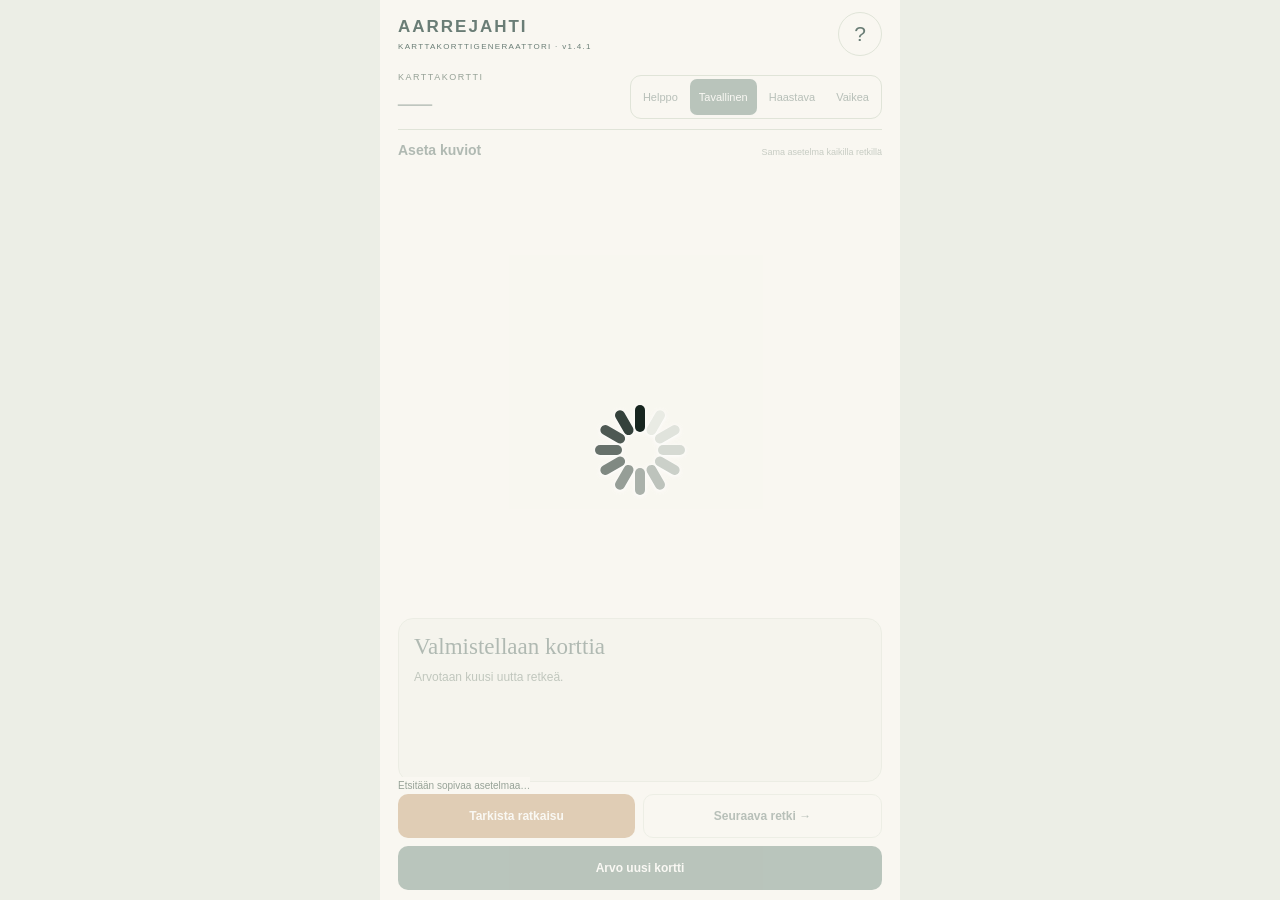
==== commit 1afdb6a2: "Release karttakorttigeneraattori 1.4.1" ====
--- a/generator/index.html
+++ b/generator/index.html
@@ -1,9 +1,9 @@
 <!doctype html>
-<html lang="fi" data-version="1.4.0"><head><meta charset="utf-8"><meta name="viewport" content="width=device-width,initial-scale=1,viewport-fit=cover">
+<html lang="fi" data-version="1.4.1"><head><meta charset="utf-8"><meta name="viewport" content="width=device-width,initial-scale=1,viewport-fit=cover">
 <meta name="theme-color" content="#634184"><meta name="apple-mobile-web-app-capable" content="yes"><meta name="apple-mobile-web-app-title" content="Karttakortit"><link rel="apple-touch-icon" href="icons/apple-touch-icon.png">
 <title>Aarrejahti — karttakorttigeneraattori</title><link rel="manifest" href="manifest.webmanifest"><link rel="icon" href="icon.svg" type="image/svg+xml"><link rel="stylesheet" href="style.css"></head>
 <body><main class="app">
- <header><div class="brand">AARREJAHTI<span>KARTTAKORTTIGENERAATTORI · v1.4.0</span></div><button id="help" class="icon-button" aria-label="Avaa käyttöohje">?</button></header>
+ <header><div class="brand">AARREJAHTI<span>KARTTAKORTTIGENERAATTORI · v1.4.1</span></div><button id="help" class="icon-button" aria-label="Avaa käyttöohje">?</button></header>
  <section class="identity" aria-label="Karttakortti"><div><p class="eyebrow">KARTTAKORTTI</p><h1 id="card-name">—</h1></div><div class="level-switch" role="group" aria-label="Vaikeustaso"></div></section>
  <section class="setup" aria-labelledby="setup-title"><div class="section-title"><h2 id="setup-title">Aseta kuviot</h2><span>Sama asetelma kaikilla retkillä</span></div><div id="markers" class="marker-grid"></div></section>
  <nav id="trips" aria-label="Valitse retki"></nav>
@@ -11,7 +11,7 @@
  <footer><div id="status" role="status" aria-live="polite">Valmistellaan…</div><div class="actions"><button id="answer" class="answer-button" disabled>Tarkista ratkaisu</button><button id="next" class="secondary" disabled>Seuraava retki <span aria-hidden="true">→</span></button></div><div class="actions new-card"><button id="generate" class="primary">Arvo uusi kortti</button></div></footer>
 </main>
 <div id="generating" aria-hidden="true"><div class="generation-spinner" aria-hidden="true"><span style="--i:0;background-color:#17251f"></span><span style="--i:1;background-color:#e9ebe4"></span><span style="--i:2;background-color:#e0e3dc"></span><span style="--i:3;background-color:#d6dad3"></span><span style="--i:4;background-color:#cbd0c9"></span><span style="--i:5;background-color:#bdc3bc"></span><span style="--i:6;background-color:#aab1aa"></span><span style="--i:7;background-color:#969e97"></span><span style="--i:8;background-color:#808982"></span><span style="--i:9;background-color:#67716b"></span><span style="--i:10;background-color:#4e5953"></span><span style="--i:11;background-color:#34413b"></span></div></div>
-<dialog id="help-dialog"><div class="dialog-heading"><h2>Näin käytät · v1.4.0</h2><button data-close class="icon-button" aria-label="Sulje ohje">×</button></div><p>Tarvitset Aarrejahdin pelilaudan, kuviomerkit ja vihjekortit 1–68.</p><p>Aseta mustat ja valkoiset kuviot näytön koordinaatteihin. Ota valitun retken vihjekortit esiin. Kuvioasetelma pysyy samana kaikilla kuudella retkellä.</p><p>Retket 1–4 ovat vaikeusjärjestyksessä. Viides retki on harha: yksi kuviomerkki poistetaan mielessä. Viimeinen retki on pääkallo: yksi vihje on väärä.</p><p>Kosketa vihjenumeroa nähdäksesi vihjeen tekstin.</p><p>Valitse Helppo, Tavallinen, Haastava tai Vaikea ja arvo uusi kortti.</p><p>Sama vihje esiintyy kortilla enintään kahdesti. Peräkkäisillä retkillä ei ole yhteisiä vihjeitä.</p><p>Ratkaisu näytetään ratkaisukortin 314160 avainkoodina. Katso varsinainen vastaus painetulta ratkaisukortilta.</p><p>Jaa selaimesta → Lisää Koti-valikkoon, niin voit käyttää sovellusta omana sovelluksenaan.</p></dialog>
+<dialog id="help-dialog"><div class="dialog-heading"><h2>Näin käytät · v1.4.1</h2><button data-close class="icon-button" aria-label="Sulje ohje">×</button></div><p>Tarvitset Aarrejahdin pelilaudan, kuviomerkit ja vihjekortit 1–68.</p><p>Aseta mustat ja valkoiset kuviot näytön koordinaatteihin. Ota valitun retken vihjekortit esiin. Kuvioasetelma pysyy samana kaikilla kuudella retkellä.</p><p>Retket 1–4 ovat vaikeusjärjestyksessä. Viides retki on harha: yksi kuviomerkki poistetaan mielessä. Viimeinen retki on pääkallo: yksi vihje on väärä.</p><p>Kosketa vihjenumeroa nähdäksesi vihjeen tekstin.</p><p>Valitse Helppo, Tavallinen, Haastava tai Vaikea ja arvo uusi kortti.</p><p>Sama vihje esiintyy kortilla enintään kahdesti. Peräkkäisillä retkillä ei ole yhteisiä vihjeitä.</p><p>Ratkaisu näytetään ratkaisukortin 314160 avainkoodina. Katso varsinainen vastaus painetulta ratkaisukortilta.</p><p>Jaa selaimesta → Lisää Koti-valikkoon, niin voit käyttää sovellusta omana sovelluksenaan.</p></dialog>
 <dialog id="answer-dialog"><div class="dialog-heading"><h2 id="answer-title">Retken ratkaisu</h2><button data-close class="icon-button" aria-label="Sulje ratkaisu">×</button></div><div id="answer-content"></div></dialog>
 <dialog id="replace-dialog"><h2>Arvotaanko uusi kortti?</h2><p id="replace-text">Nykyinen kuvioasetelma ja kaikki kuusi retkeä korvataan.</p><div class="actions"><button data-close class="secondary">Peruuta</button><button id="confirm-generate" class="primary">Arvo uusi</button></div></dialog>
 <script src="data.js"></script><script src="rules.js"></script><script src="levels.js"></script><script src="generator.js"></script><script src="difficulty.js"></script><script src="app.js"></script></body></html>
--- a/generator/style.css
+++ b/generator/style.css
@@ -28,7 +28,24 @@
 .generation-spinner{position:relative;width:100px;height:100px;filter:drop-shadow(0 1px 2px #fff);animation:kehrä 1.2s steps(12,end) infinite}
 .generation-spinner span{position:absolute;left:45px;top:5px;width:10px;height:27px;border-radius:6px;transform-origin:5px 45px;transform:rotate(calc(var(--i)*30deg))}
 @keyframes kehrä{to{transform:rotate(1turn)}}
-@media(prefers-reduced-motion:reduce){.generation-spinner{animation:none}}
+@media(prefers-reduced-motion:reduce){
+ .generation-spinner{animation:none}
+ .generation-spinner span{animation:kehrän-sävy 1.2s steps(1,end) infinite;animation-delay:calc((var(--i) - 12)*100ms)}
+}
+@keyframes kehrän-sävy{
+ 0%,100%{background-color:#17251f}
+ 8.333%{background-color:#34413b}
+ 16.667%{background-color:#4e5953}
+ 25%{background-color:#67716b}
+ 33.333%{background-color:#808982}
+ 41.667%{background-color:#969e97}
+ 50%{background-color:#aab1aa}
+ 58.333%{background-color:#bdc3bc}
+ 66.667%{background-color:#cbd0c9}
+ 75%{background-color:#d6dad3}
+ 83.333%{background-color:#e0e3dc}
+ 91.667%{background-color:#e9ebe4}
+}
 
 body{-webkit-user-select:none;user-select:none;-webkit-touch-callout:none}
 #clues{position:relative}
@@ -36,3 +53,8 @@
 button.clue-number[aria-expanded="true"]{background:#355b2b;color:#fff;border-color:#355b2b}
 #clue-bubble{pointer-events:none;position:absolute;z-index:2;bottom:calc(100% + 7px);left:0;right:0;padding:11px 14px;border-radius:12px;background:#244e42;color:#fff;font-size:14px;line-height:1.4;box-shadow:0 3px 12px #203f3833}
 #clue-bubble::after{content:"";position:absolute;top:100%;left:var(--clue-anchor);transform:translateX(-50%);border:7px solid transparent;border-top-color:#244e42}
+
+:root{-webkit-text-size-adjust:100%;text-size-adjust:100%}
+body{width:var(--visible-width,100%);height:var(--visible-height,100svh)}
+.app{overflow-y:auto}
+dialog{max-height:calc(var(--visible-height,100svh) * .85)}
